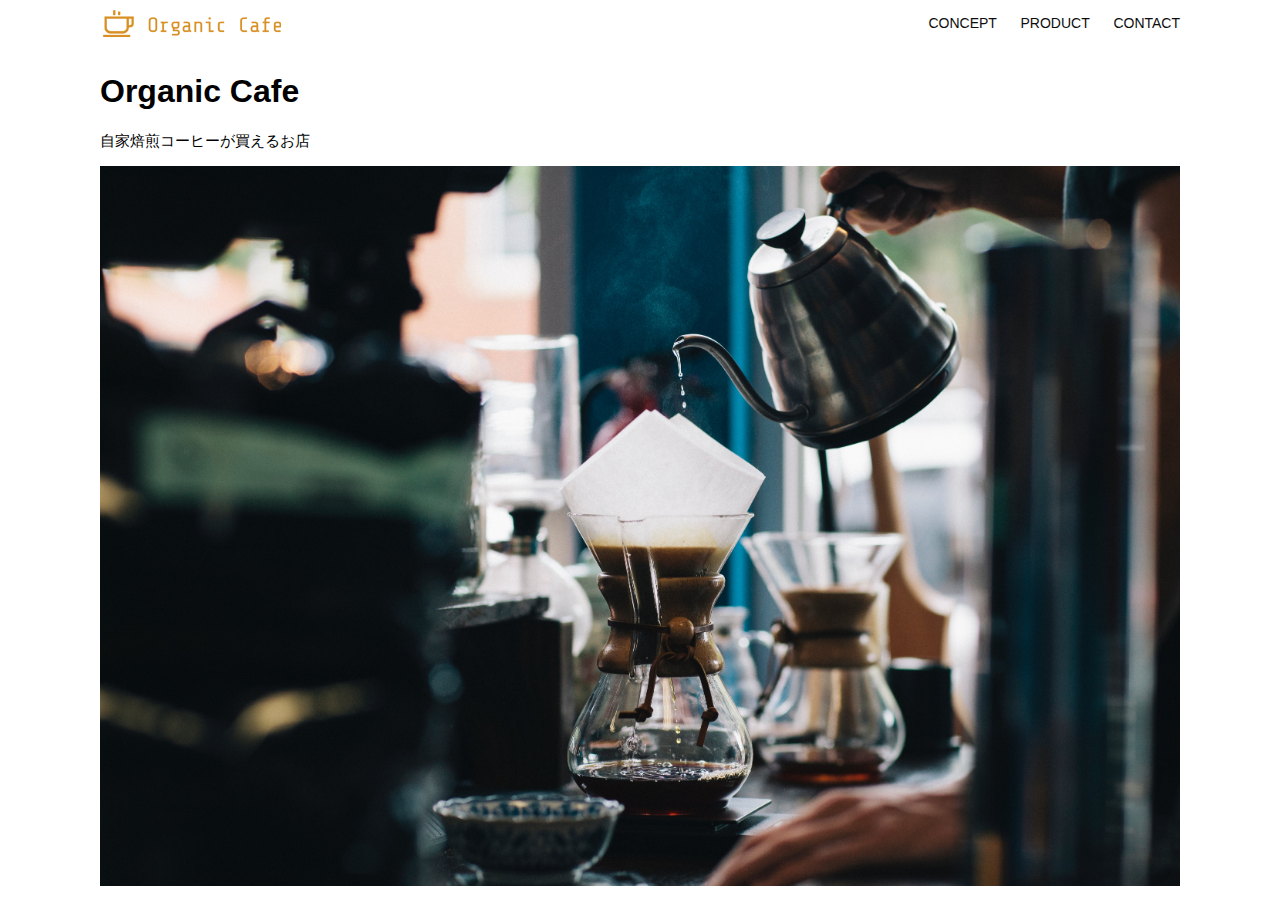
==== kadai_013/index.html @ e8261263 "Step1.ローカル環境に課題用のディレクトリとファイルを作成する" ====
<!DOCTYPE html>
<html>
<head>
	<title>Organic Cafe</title>
	<meta charset="UTF-8">
	<meta name="description" content="自家焙煎のコーヒーがお家で楽しめるOrganic Cafe">
	<meta name="viewport" content="width=device-width, initial-scale=1.0">
	<link rel="stylesheet" href="style.css">
</head>
<body>
	<!-- ヘッダー -->
	<header>
		<!-- ロゴ -->
		<a href="index.html" id="logo"><img src="images/logo.png" alt="トップページに戻る"></a>

		<!-- PC用ナビゲーション -->
		<nav id="nav-pc">
			<a href="index.html#concept">CONCEPT</a>
			<a href="index.html#product">PRODUCT</a>
			<a href="index.html#contact">CONTACT</a>
		</nav>
	</header>
	<main>
		<article>
			<!-- メインビジュアル -->
			<section id="main-visual">
				<div id="main-message">
					<h1>Organic Cafe</h1>
					<p>自家焙煎コーヒーが買えるお店</p>
				</div>
				<img src="images/main-image.jpg" alt="コーヒーをハンドドリップで淹れる画像">
			</section>
		</article>
	</main>
</body>
</html>
---- kadai_013/style.css ----
/* PC、スマホ共通スタイル */
body {
	font-family: "Source Sans Pro", "Hiragino Kaku Gothic ProN", Meiryo, Arial, sans-serif;
}

p {
	font-size: 15px;
}

#main-visual > img {
	width: 100%;
}

/** PC用のスタイル */
@media screen and (min-width: 768px) {
/* 横幅設定 */
body {
	max-width: 1080px;
	min-width: 960px;
	margin: 0 auto 0 auto;
}

/* ヘッダー */
header {
	display: flex;
	justify-content: space-between;
}

/* ナビゲーションのレイアウト */
#nav-pc {
	text-align: right;
	font-size: 14px;
	padding-top: 15px;
}

/* ナビゲーションのリンクの装飾設定 */
#nav-pc > a {
	text-decoration: none;
	margin-left: 20px;
}

#nav-pc > a:link {
	color: #0d0d0d;
}

#nav-pc > a:visited {
	color: #0d0d0d;
}

#nav-pc > a:hover {
	color: #0d0d0d;
	text-decoration: underline;
}

#nav-pc > a:active {
	color: #0d0d0d;
}

}
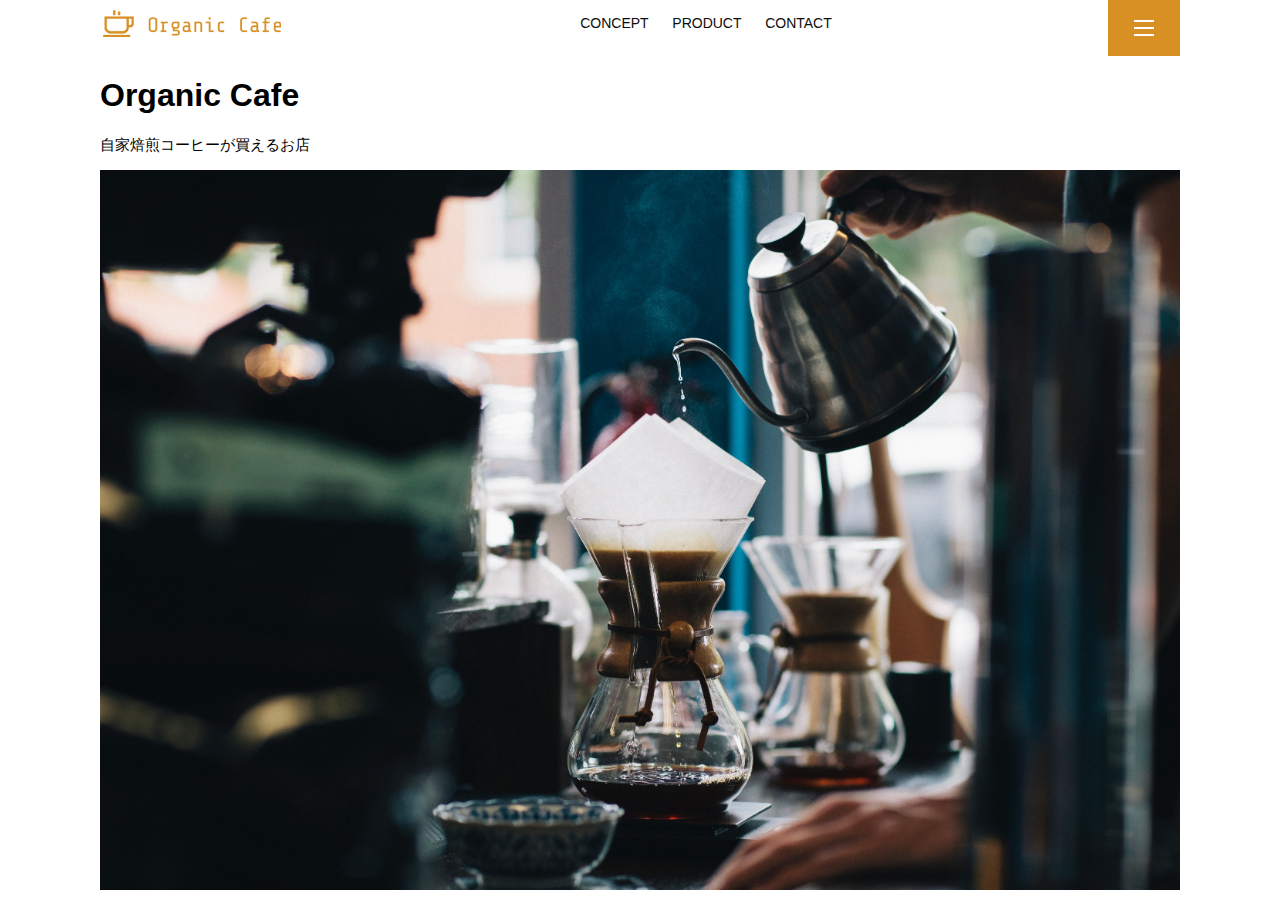
==== commit 37b3350d: "Step2. スマートフォン向けのハンバーガーメニュー画像を追加" ====
--- a/kadai_013/index.html
+++ b/kadai_013/index.html
@@ -19,6 +19,7 @@
 			<a href="index.html#product">PRODUCT</a>
 			<a href="index.html#contact">CONTACT</a>
 		</nav>
+		<img id="menu-sp" src="images/button-menu.png" alt="ナビゲーションを開く" onclick="document.getElementById('nav-sp').style.display = 'block'">
 	</header>
 	<main>
 		<article>
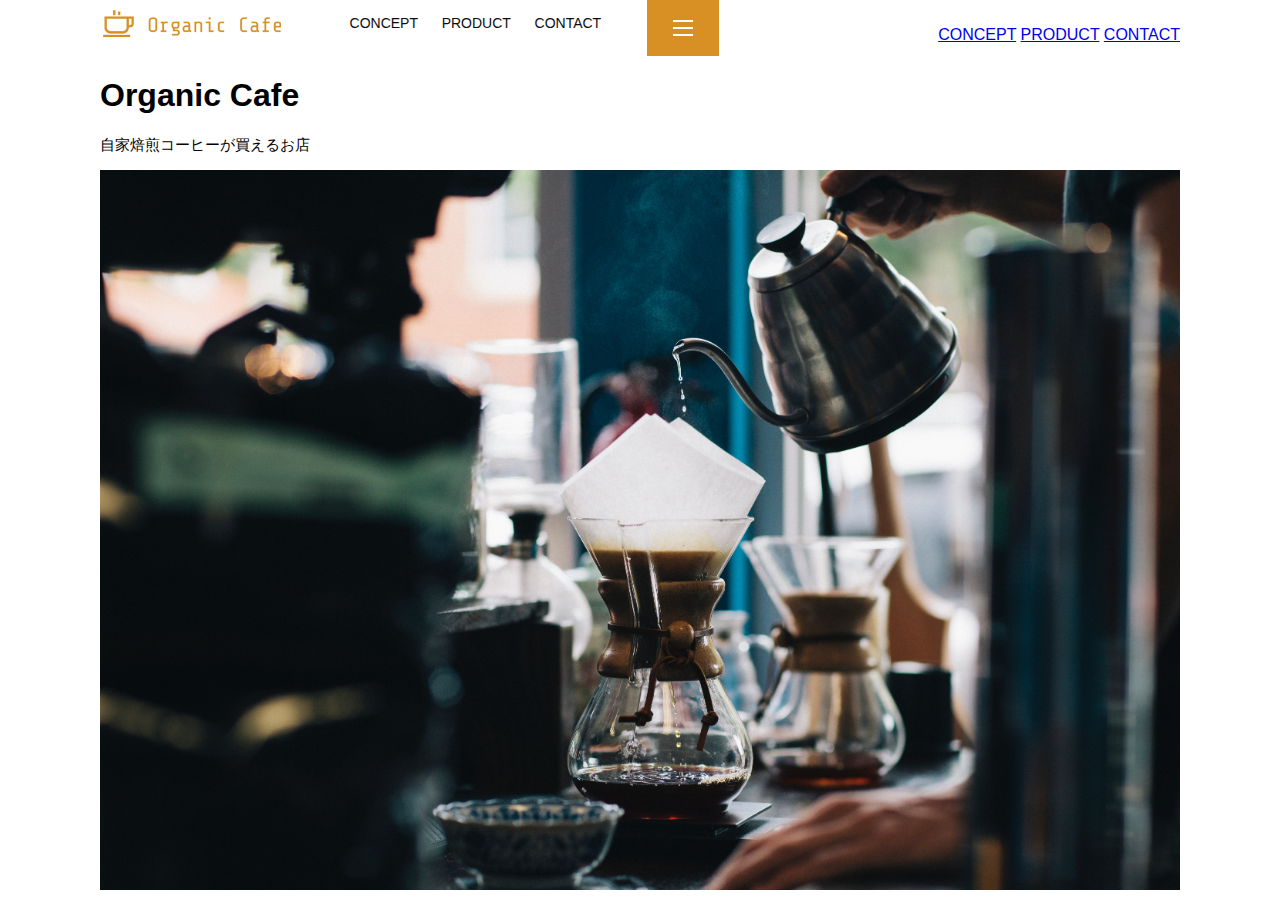
==== commit a4957e6c: "Step3. SP向けのナビゲーションを追加" ====
--- a/kadai_013/index.html
+++ b/kadai_013/index.html
@@ -20,6 +20,13 @@
 			<a href="index.html#contact">CONTACT</a>
 		</nav>
 		<img id="menu-sp" src="images/button-menu.png" alt="ナビゲーションを開く" onclick="document.getElementById('nav-sp').style.display = 'block'">
+		<nav id="nav-sp">
+			<img id="close" src="images/button-close.png" alt="ナビゲーションを閉じる" onclick="document.getElementById('nav-sp').style.display = 'none'">
+			<a id="logo-sp" href="index.html" onclick="document.getElementById('nav-sp').style.display = 'none'"><img src="images/logo-sp.png" alt="トップページに戻る"></a>
+			<a class="menu" href="index.html#concept" onclick="document.getElementById('nav-sp').style.display = 'none'">CONCEPT</a>
+			<a class="menu" href="index.html#product" onclick="document.getElementById('nav-sp').style.display = 'none'">PRODUCT</a>
+			<a class="menu" href="index.html#contact" onclick="document.getElementById('nav-sp').style.display = 'none'">CONTACT</a>
+		</nav>
 	</header>
 	<main>
 		<article>
